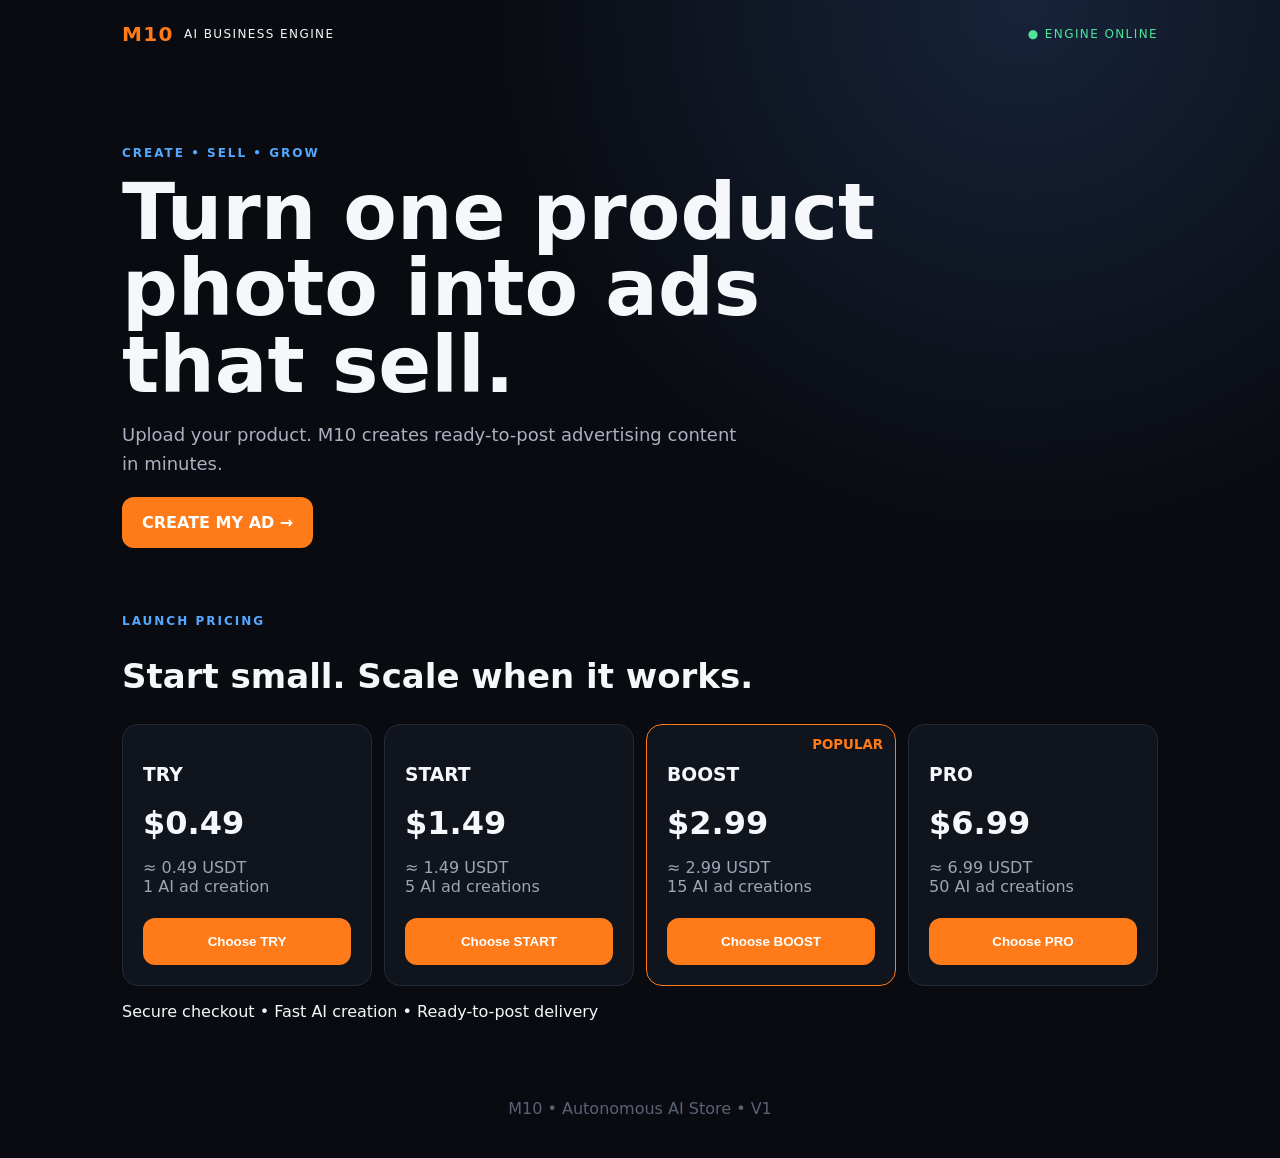
==== index.html @ b1acca08 "Bust cache for TXID verification unlock" ====
<!doctype html><html lang="en"><head><meta charset="utf-8"><meta name="viewport" content="width=device-width,initial-scale=1"><meta name="theme-color" content="#090b10"><title>M10 — AI Business Engine</title><link rel="stylesheet" href="styles.css?v=txid-verify-20261006"></head><body><main><header><div class="brand"><span class="mark">M10</span><span>AI BUSINESS ENGINE</span></div><span class="status">● ENGINE ONLINE</span></header><section class="hero"><p class="eyebrow">CREATE • SELL • GROW</p><h1>Turn one product photo into ads that sell.</h1><p class="sub">Upload your product. M10 creates ready-to-post advertising content in minutes.</p><a class="primary" href="#plans">CREATE MY AD →</a></section><section id="plans"><p class="eyebrow">LAUNCH PRICING</p><h2>Start small. Scale when it works.</h2><div class="plans"><article><h3>TRY</h3><strong>$0.49</strong><p>≈ 0.49 USDT<br>1 AI ad creation</p><button data-plan="TRY" data-price=".49">Choose TRY</button></article><article><h3>START</h3><strong>$1.49</strong><p>≈ 1.49 USDT<br>5 AI ad creations</p><button data-plan="START" data-price="1.49">Choose START</button></article><article class="hot"><small>POPULAR</small><h3>BOOST</h3><strong>$2.99</strong><p>≈ 2.99 USDT<br>15 AI ad creations</p><button data-plan="BOOST" data-price="2.99">Choose BOOST</button></article><article><h3>PRO</h3><strong>$6.99</strong><p>≈ 6.99 USDT<br>50 AI ad creations</p><button data-plan="PRO" data-price="6.99">Choose PRO</button></article></div></section><section id="order" class="order hidden"><p class="eyebrow">NEW ORDER</p><h2 id="orderTitle">Create your ad</h2><label>Product / business name<input id="product" placeholder="Example: WIGHS Hoodie"></label><label>Your Telegram username or email<input id="contact" placeholder="Example: @username or email@example.com"></label><label>Target language<select id="language"><option>English</option><option>Türkçe</option><option>العربية</option><option>Español</option><option>Deutsch</option><option>Français</option></select></label><label>What should we promote?<textarea id="brief" placeholder="Tell M10 what makes the product special..."></textarea></label><button id="continue" class="primary">CONTINUE TO PAYMENT →</button><div id="payment" class="hidden"><p class="eyebrow">PAYMENT</p><h3>Choose how to pay</h3><button class="pay" data-method="crypto">₮ Pay with USDT</button><button class="pay" data-method="card">💳 Card / International — Coming Soon</button><p class="note">USDT payments go to Telegram Wallet on Tron (TRC20). Orders stay pending until the transfer is checked.</p></div></section><section class="customer-note"><p>Secure checkout • Fast AI creation • Ready-to-post delivery</p></section></main><footer>M10 • Autonomous AI Store • V1</footer><script src="app.js?v=txid-verify-20261006"></script></body></html>
---- styles.css ----
:root{font-family:Inter,ui-sans-serif,system-ui,-apple-system,sans-serif;color:#f6f7fb;background:#090b10}*{box-sizing:border-box}body{margin:0;background:radial-gradient(circle at 80% 0,#17233a 0,transparent 35%),#090b10}main{max-width:1080px;margin:auto;padding:22px}header{display:flex;justify-content:space-between;align-items:center;font-size:12px;letter-spacing:1.4px}.brand{display:flex;gap:10px;align-items:center}.mark{font-size:20px;font-weight:900;color:#ff7a18}.status{color:#4ee49a}.hero{padding:88px 0 54px;max-width:760px}.eyebrow{color:#54a8ff;font-weight:800;letter-spacing:2px;font-size:12px}h1{font-size:clamp(42px,8vw,78px);line-height:.98;margin:14px 0}h2{font-size:34px}.sub{font-size:18px;color:#aab1c0;line-height:1.6;max-width:620px}.primary,button{display:inline-block;border:0;border-radius:12px;background:#ff7a18;color:white;font-weight:900;padding:16px 20px;text-decoration:none;cursor:pointer}.secondary{display:inline-block;border:1px solid #2f8cff;border-radius:12px;background:#102033;color:#78b9ff;font-weight:900;padding:14px 18px;text-decoration:none;margin:12px 0}.stats{display:grid;grid-template-columns:repeat(4,1fr);gap:10px;margin:18px 0 70px}.stats div,.plans article,.order{background:#10141d;border:1px solid #232a38;border-radius:16px;padding:20px}.stats b{display:block;font-size:25px}.stats span{color:#8f98aa;font-size:12px}.plans{display:grid;grid-template-columns:repeat(4,1fr);gap:12px}.plans article{position:relative}.plans .hot{border-color:#ff7a18}.plans small{position:absolute;right:12px;top:12px;color:#ff7a18;font-weight:900}.plans strong{font-size:32px}.plans p{color:#9da5b5;min-height:44px}.plans button{width:100%}.order{margin:60px 0;max-width:680px}.hidden{display:none}label{display:block;margin:18px 0;color:#b9c0cd}input,select,textarea{width:100%;margin-top:8px;background:#090c12;border:1px solid #303849;border-radius:10px;color:white;padding:14px;font:inherit}textarea{min-height:110px}.note{font-size:12px;color:#778195}.danger{background:#231714;border:1px solid #74351e;color:#ffd1bd;border-radius:12px;padding:12px;line-height:1.45}.manual-pay{margin-top:18px;background:#0b1018;border:1px solid #304057;border-radius:14px;padding:18px}.payment-grid{display:grid;grid-template-columns:110px 1fr;gap:10px;margin:16px 0;background:#090c12;border:1px solid #242d3d;border-radius:12px;padding:14px}.payment-grid span{color:#8e97aa}.payment-grid strong{word-break:break-word}.copy-row{display:grid;grid-template-columns:1fr auto;gap:8px;align-items:end}.copy-row button{margin-top:8px;padding:14px 16px}#walletAddress{font-size:14px;letter-spacing:.2px}.generated-ad{margin-top:18px;background:#08111c;border:1px solid #24486b;border-radius:14px;padding:16px}.generated-ad pre{white-space:pre-wrap;word-break:break-word;background:#05080d;border:1px solid #1b2b3c;border-radius:12px;color:#e9f3ff;padding:14px;line-height:1.55;font:14px/1.55 Inter,ui-sans-serif,system-ui,-apple-system,sans-serif}.generated-ad button{background:#2f8cff}footer{text-align:center;color:#596273;padding:40px}@media(max-width:720px){.stats{grid-template-columns:1fr 1fr}.plans{grid-template-columns:1fr 1fr}.hero{padding-top:65px}}@media(max-width:460px){main{padding:17px}.plans{grid-template-columns:1fr}header .brand span:last-child{display:none}.copy-row{grid-template-columns:1fr}.payment-grid{grid-template-columns:1fr}}
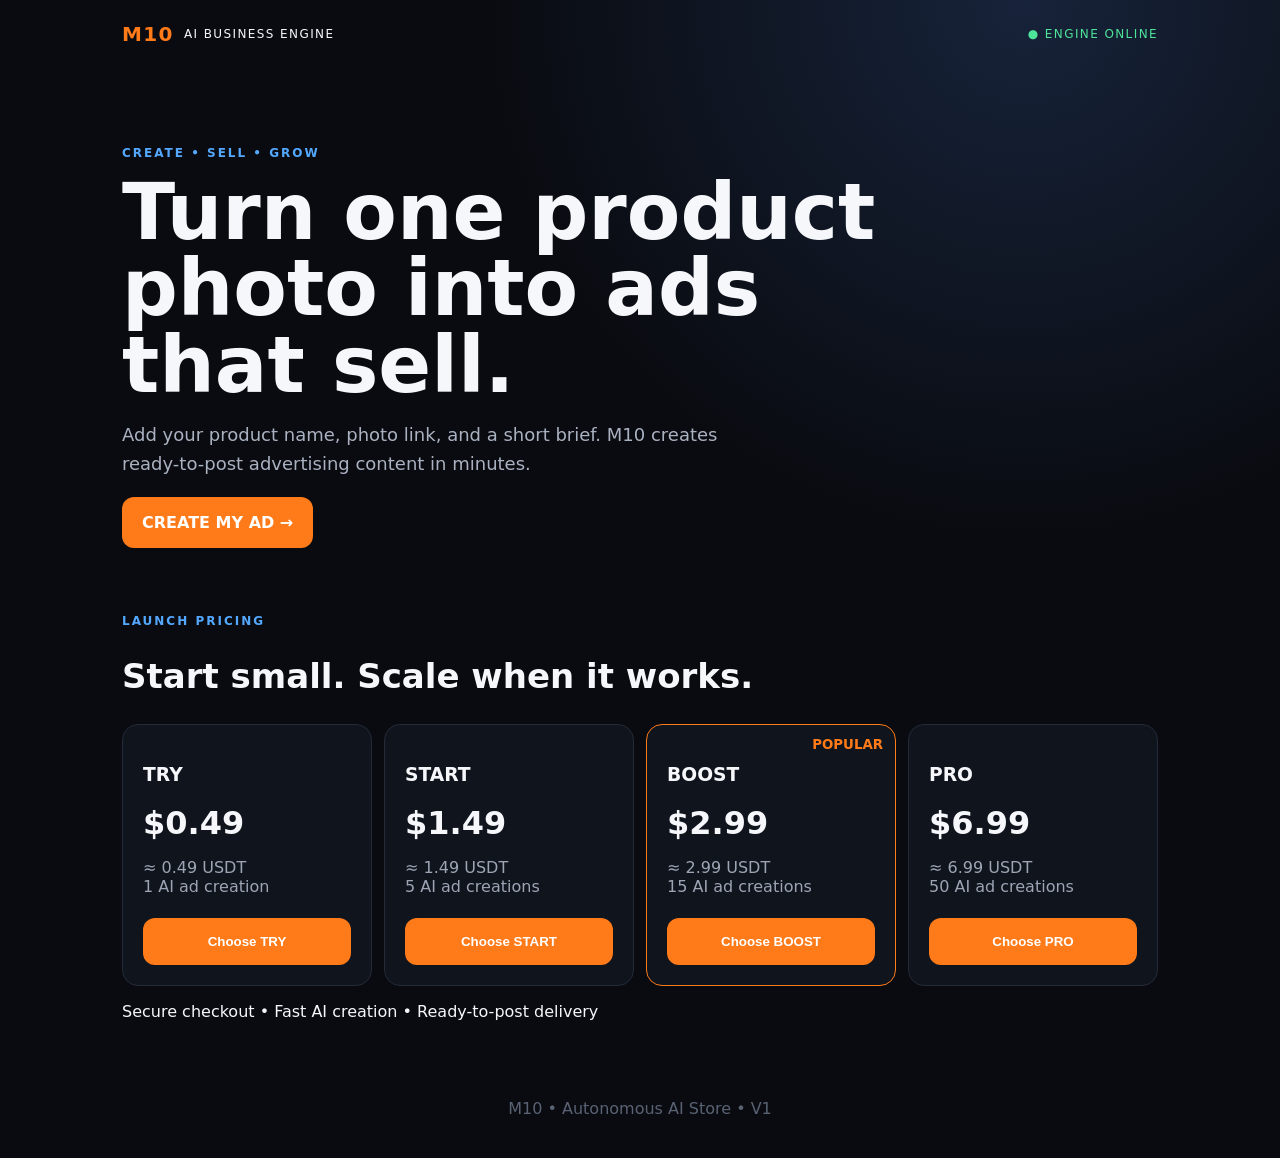
==== commit 9dccfc46: "Add product photo URL field to M10 order form" ====
--- a/index.html
+++ b/index.html
@@ -1 +1 @@
-<!doctype html><html lang="en"><head><meta charset="utf-8"><meta name="viewport" content="width=device-width,initial-scale=1"><meta name="theme-color" content="#090b10"><title>M10 — AI Business Engine</title><link rel="stylesheet" href="styles.css?v=txid-verify-20261006"></head><body><main><header><div class="brand"><span class="mark">M10</span><span>AI BUSINESS ENGINE</span></div><span class="status">● ENGINE ONLINE</span></header><section class="hero"><p class="eyebrow">CREATE • SELL • GROW</p><h1>Turn one product photo into ads that sell.</h1><p class="sub">Upload your product. M10 creates ready-to-post advertising content in minutes.</p><a class="primary" href="#plans">CREATE MY AD →</a></section><section id="plans"><p class="eyebrow">LAUNCH PRICING</p><h2>Start small. Scale when it works.</h2><div class="plans"><article><h3>TRY</h3><strong>$0.49</strong><p>≈ 0.49 USDT<br>1 AI ad creation</p><button data-plan="TRY" data-price=".49">Choose TRY</button></article><article><h3>START</h3><strong>$1.49</strong><p>≈ 1.49 USDT<br>5 AI ad creations</p><button data-plan="START" data-price="1.49">Choose START</button></article><article class="hot"><small>POPULAR</small><h3>BOOST</h3><strong>$2.99</strong><p>≈ 2.99 USDT<br>15 AI ad creations</p><button data-plan="BOOST" data-price="2.99">Choose BOOST</button></article><article><h3>PRO</h3><strong>$6.99</strong><p>≈ 6.99 USDT<br>50 AI ad creations</p><button data-plan="PRO" data-price="6.99">Choose PRO</button></article></div></section><section id="order" class="order hidden"><p class="eyebrow">NEW ORDER</p><h2 id="orderTitle">Create your ad</h2><label>Product / business name<input id="product" placeholder="Example: WIGHS Hoodie"></label><label>Your Telegram username or email<input id="contact" placeholder="Example: @username or email@example.com"></label><label>Target language<select id="language"><option>English</option><option>Türkçe</option><option>العربية</option><option>Español</option><option>Deutsch</option><option>Français</option></select></label><label>What should we promote?<textarea id="brief" placeholder="Tell M10 what makes the product special..."></textarea></label><button id="continue" class="primary">CONTINUE TO PAYMENT →</button><div id="payment" class="hidden"><p class="eyebrow">PAYMENT</p><h3>Choose how to pay</h3><button class="pay" data-method="crypto">₮ Pay with USDT</button><button class="pay" data-method="card">💳 Card / International — Coming Soon</button><p class="note">USDT payments go to Telegram Wallet on Tron (TRC20). Orders stay pending until the transfer is checked.</p></div></section><section class="customer-note"><p>Secure checkout • Fast AI creation • Ready-to-post delivery</p></section></main><footer>M10 • Autonomous AI Store • V1</footer><script src="app.js?v=txid-verify-20261006"></script></body></html>+<!doctype html><html lang="en"><head><meta charset="utf-8"><meta name="viewport" content="width=device-width,initial-scale=1"><meta name="theme-color" content="#090b10"><title>M10 — AI Business Engine</title><link rel="stylesheet" href="styles.css?v=photo-url-20261006"></head><body><main><header><div class="brand"><span class="mark">M10</span><span>AI BUSINESS ENGINE</span></div><span class="status">● ENGINE ONLINE</span></header><section class="hero"><p class="eyebrow">CREATE • SELL • GROW</p><h1>Turn one product photo into ads that sell.</h1><p class="sub">Add your product name, photo link, and a short brief. M10 creates ready-to-post advertising content in minutes.</p><a class="primary" href="#plans">CREATE MY AD →</a></section><section id="plans"><p class="eyebrow">LAUNCH PRICING</p><h2>Start small. Scale when it works.</h2><div class="plans"><article><h3>TRY</h3><strong>$0.49</strong><p>≈ 0.49 USDT<br>1 AI ad creation</p><button data-plan="TRY" data-price=".49">Choose TRY</button></article><article><h3>START</h3><strong>$1.49</strong><p>≈ 1.49 USDT<br>5 AI ad creations</p><button data-plan="START" data-price="1.49">Choose START</button></article><article class="hot"><small>POPULAR</small><h3>BOOST</h3><strong>$2.99</strong><p>≈ 2.99 USDT<br>15 AI ad creations</p><button data-plan="BOOST" data-price="2.99">Choose BOOST</button></article><article><h3>PRO</h3><strong>$6.99</strong><p>≈ 6.99 USDT<br>50 AI ad creations</p><button data-plan="PRO" data-price="6.99">Choose PRO</button></article></div></section><section id="order" class="order hidden"><p class="eyebrow">NEW ORDER</p><h2 id="orderTitle">Create your ad</h2><label>Product / business name<input id="product" placeholder="Example: WIGHS Hoodie"></label><label>Product photo link<input id="photo" placeholder="Paste product image URL, Instagram image link, or store product link"></label><label>Your Telegram username or email<input id="contact" placeholder="Example: @username or email@example.com"></label><label>Target language<select id="language"><option>English</option><option>Türkçe</option><option>العربية</option><option>Español</option><option>Deutsch</option><option>Français</option></select></label><label>What should we promote?<textarea id="brief" placeholder="Tell M10 what makes the product special..."></textarea></label><button id="continue" class="primary">CONTINUE TO PAYMENT →</button><div id="payment" class="hidden"><p class="eyebrow">PAYMENT</p><h3>Choose how to pay</h3><button class="pay" data-method="crypto">₮ Pay with USDT</button><button class="pay" data-method="card">💳 Card / International — Coming Soon</button><p class="note">USDT payments go to Telegram Wallet on Tron (TRC20). Orders stay pending until the transfer is checked.</p></div></section><section class="customer-note"><p>Secure checkout • Fast AI creation • Ready-to-post delivery</p></section></main><footer>M10 • Autonomous AI Store • V1</footer><script src="app.js?v=photo-url-20261006"></script></body></html>
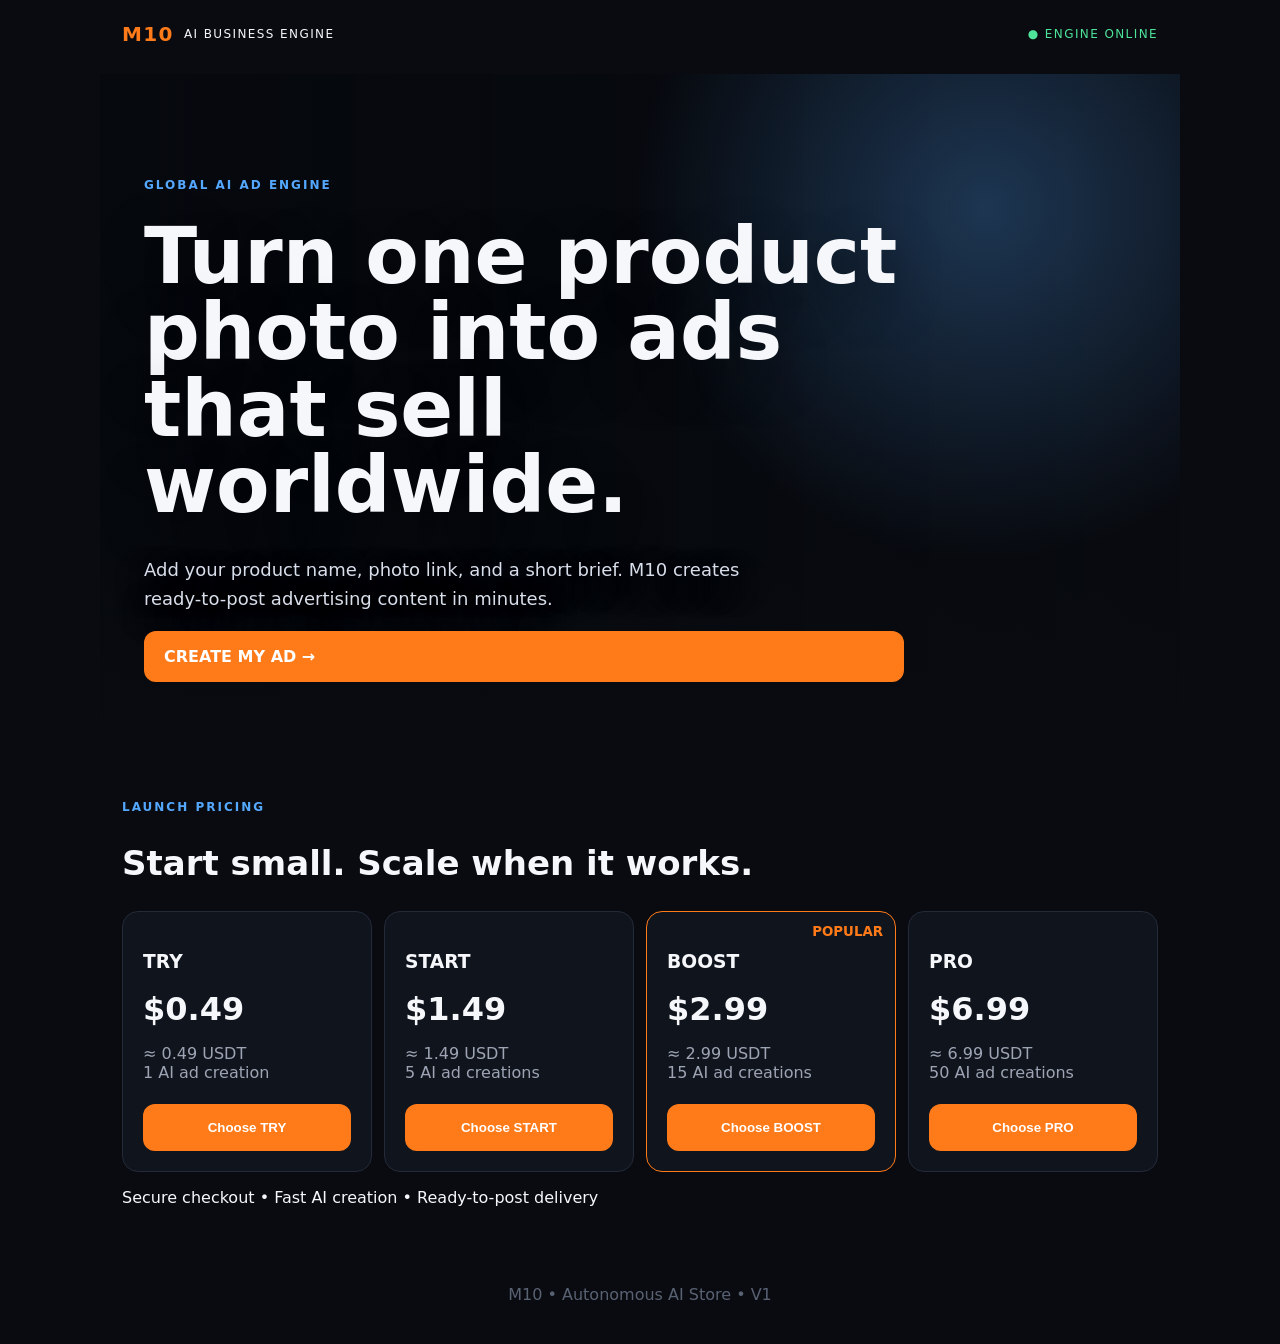
==== commit 330b22be: "Bust cache for globe hero background" ====
--- a/index.html
+++ b/index.html
@@ -1 +1 @@
-<!doctype html><html lang="en"><head><meta charset="utf-8"><meta name="viewport" content="width=device-width,initial-scale=1"><meta name="theme-color" content="#090b10"><title>M10 — AI Business Engine</title><link rel="stylesheet" href="styles.css?v=photo-url-20261006"></head><body><main><header><div class="brand"><span class="mark">M10</span><span>AI BUSINESS ENGINE</span></div><span class="status">● ENGINE ONLINE</span></header><section class="hero"><p class="eyebrow">CREATE • SELL • GROW</p><h1>Turn one product photo into ads that sell.</h1><p class="sub">Add your product name, photo link, and a short brief. M10 creates ready-to-post advertising content in minutes.</p><a class="primary" href="#plans">CREATE MY AD →</a></section><section id="plans"><p class="eyebrow">LAUNCH PRICING</p><h2>Start small. Scale when it works.</h2><div class="plans"><article><h3>TRY</h3><strong>$0.49</strong><p>≈ 0.49 USDT<br>1 AI ad creation</p><button data-plan="TRY" data-price=".49">Choose TRY</button></article><article><h3>START</h3><strong>$1.49</strong><p>≈ 1.49 USDT<br>5 AI ad creations</p><button data-plan="START" data-price="1.49">Choose START</button></article><article class="hot"><small>POPULAR</small><h3>BOOST</h3><strong>$2.99</strong><p>≈ 2.99 USDT<br>15 AI ad creations</p><button data-plan="BOOST" data-price="2.99">Choose BOOST</button></article><article><h3>PRO</h3><strong>$6.99</strong><p>≈ 6.99 USDT<br>50 AI ad creations</p><button data-plan="PRO" data-price="6.99">Choose PRO</button></article></div></section><section id="order" class="order hidden"><p class="eyebrow">NEW ORDER</p><h2 id="orderTitle">Create your ad</h2><label>Product / business name<input id="product" placeholder="Example: WIGHS Hoodie"></label><label>Product photo link<input id="photo" placeholder="Paste product image URL, Instagram image link, or store product link"></label><label>Your Telegram username or email<input id="contact" placeholder="Example: @username or email@example.com"></label><label>Target language<select id="language"><option>English</option><option>Türkçe</option><option>العربية</option><option>Español</option><option>Deutsch</option><option>Français</option></select></label><label>What should we promote?<textarea id="brief" placeholder="Tell M10 what makes the product special..."></textarea></label><button id="continue" class="primary">CONTINUE TO PAYMENT →</button><div id="payment" class="hidden"><p class="eyebrow">PAYMENT</p><h3>Choose how to pay</h3><button class="pay" data-method="crypto">₮ Pay with USDT</button><button class="pay" data-method="card">💳 Card / International — Coming Soon</button><p class="note">USDT payments go to Telegram Wallet on Tron (TRC20). Orders stay pending until the transfer is checked.</p></div></section><section class="customer-note"><p>Secure checkout • Fast AI creation • Ready-to-post delivery</p></section></main><footer>M10 • Autonomous AI Store • V1</footer><script src="app.js?v=photo-url-20261006"></script></body></html>+<!doctype html><html lang="en"><head><meta charset="utf-8"><meta name="viewport" content="width=device-width,initial-scale=1"><meta name="theme-color" content="#090b10"><title>M10 — AI Business Engine</title><link rel="stylesheet" href="styles.css?v=globe-hero-20261006"></head><body><main><header><div class="brand"><span class="mark">M10</span><span>AI BUSINESS ENGINE</span></div><span class="status">● ENGINE ONLINE</span></header><section class="hero"><p class="eyebrow">GLOBAL AI AD ENGINE</p><h1>Turn one product photo into ads that sell worldwide.</h1><p class="sub">Add your product name, photo link, and a short brief. M10 creates ready-to-post advertising content in minutes.</p><a class="primary" href="#plans">CREATE MY AD →</a></section><section id="plans"><p class="eyebrow">LAUNCH PRICING</p><h2>Start small. Scale when it works.</h2><div class="plans"><article><h3>TRY</h3><strong>$0.49</strong><p>≈ 0.49 USDT<br>1 AI ad creation</p><button data-plan="TRY" data-price=".49">Choose TRY</button></article><article><h3>START</h3><strong>$1.49</strong><p>≈ 1.49 USDT<br>5 AI ad creations</p><button data-plan="START" data-price="1.49">Choose START</button></article><article class="hot"><small>POPULAR</small><h3>BOOST</h3><strong>$2.99</strong><p>≈ 2.99 USDT<br>15 AI ad creations</p><button data-plan="BOOST" data-price="2.99">Choose BOOST</button></article><article><h3>PRO</h3><strong>$6.99</strong><p>≈ 6.99 USDT<br>50 AI ad creations</p><button data-plan="PRO" data-price="6.99">Choose PRO</button></article></div></section><section id="order" class="order hidden"><p class="eyebrow">NEW ORDER</p><h2 id="orderTitle">Create your ad</h2><label>Product / business name<input id="product" placeholder="Example: WIGHS Hoodie"></label><label>Product photo link<input id="photo" placeholder="Paste product image URL, Instagram image link, or store product link"></label><label>Your Telegram username or email<input id="contact" placeholder="Example: @username or email@example.com"></label><label>Target language<select id="language"><option>English</option><option>Türkçe</option><option>العربية</option><option>Español</option><option>Deutsch</option><option>Français</option></select></label><label>What should we promote?<textarea id="brief" placeholder="Tell M10 what makes the product special..."></textarea></label><button id="continue" class="primary">CONTINUE TO PAYMENT →</button><div id="payment" class="hidden"><p class="eyebrow">PAYMENT</p><h3>Choose how to pay</h3><button class="pay" data-method="crypto">₮ Pay with USDT</button><button class="pay" data-method="card">💳 Card / International — Coming Soon</button><p class="note">USDT payments go to Telegram Wallet on Tron (TRC20). Orders stay pending until the transfer is checked.</p></div></section><section class="customer-note"><p>Secure checkout • Fast AI creation • Ready-to-post delivery</p></section></main><footer>M10 • Autonomous AI Store • V1</footer><script src="app.js?v=photo-flow-20261006"></script></body></html>
--- a/styles.css
+++ b/styles.css
@@ -1 +1 @@
-:root{font-family:Inter,ui-sans-serif,system-ui,-apple-system,sans-serif;color:#f6f7fb;background:#090b10}*{box-sizing:border-box}body{margin:0;background:radial-gradient(circle at 80% 0,#17233a 0,transparent 35%),#090b10}main{max-width:1080px;margin:auto;padding:22px}header{display:flex;justify-content:space-between;align-items:center;font-size:12px;letter-spacing:1.4px}.brand{display:flex;gap:10px;align-items:center}.mark{font-size:20px;font-weight:900;color:#ff7a18}.status{color:#4ee49a}.hero{padding:88px 0 54px;max-width:760px}.eyebrow{color:#54a8ff;font-weight:800;letter-spacing:2px;font-size:12px}h1{font-size:clamp(42px,8vw,78px);line-height:.98;margin:14px 0}h2{font-size:34px}.sub{font-size:18px;color:#aab1c0;line-height:1.6;max-width:620px}.primary,button{display:inline-block;border:0;border-radius:12px;background:#ff7a18;color:white;font-weight:900;padding:16px 20px;text-decoration:none;cursor:pointer}.secondary{display:inline-block;border:1px solid #2f8cff;border-radius:12px;background:#102033;color:#78b9ff;font-weight:900;padding:14px 18px;text-decoration:none;margin:12px 0}.stats{display:grid;grid-template-columns:repeat(4,1fr);gap:10px;margin:18px 0 70px}.stats div,.plans article,.order{background:#10141d;border:1px solid #232a38;border-radius:16px;padding:20px}.stats b{display:block;font-size:25px}.stats span{color:#8f98aa;font-size:12px}.plans{display:grid;grid-template-columns:repeat(4,1fr);gap:12px}.plans article{position:relative}.plans .hot{border-color:#ff7a18}.plans small{position:absolute;right:12px;top:12px;color:#ff7a18;font-weight:900}.plans strong{font-size:32px}.plans p{color:#9da5b5;min-height:44px}.plans button{width:100%}.order{margin:60px 0;max-width:680px}.hidden{display:none}label{display:block;margin:18px 0;color:#b9c0cd}input,select,textarea{width:100%;margin-top:8px;background:#090c12;border:1px solid #303849;border-radius:10px;color:white;padding:14px;font:inherit}textarea{min-height:110px}.note{font-size:12px;color:#778195}.danger{background:#231714;border:1px solid #74351e;color:#ffd1bd;border-radius:12px;padding:12px;line-height:1.45}.manual-pay{margin-top:18px;background:#0b1018;border:1px solid #304057;border-radius:14px;padding:18px}.payment-grid{display:grid;grid-template-columns:110px 1fr;gap:10px;margin:16px 0;background:#090c12;border:1px solid #242d3d;border-radius:12px;padding:14px}.payment-grid span{color:#8e97aa}.payment-grid strong{word-break:break-word}.copy-row{display:grid;grid-template-columns:1fr auto;gap:8px;align-items:end}.copy-row button{margin-top:8px;padding:14px 16px}#walletAddress{font-size:14px;letter-spacing:.2px}.generated-ad{margin-top:18px;background:#08111c;border:1px solid #24486b;border-radius:14px;padding:16px}.generated-ad pre{white-space:pre-wrap;word-break:break-word;background:#05080d;border:1px solid #1b2b3c;border-radius:12px;color:#e9f3ff;padding:14px;line-height:1.55;font:14px/1.55 Inter,ui-sans-serif,system-ui,-apple-system,sans-serif}.generated-ad button{background:#2f8cff}footer{text-align:center;color:#596273;padding:40px}@media(max-width:720px){.stats{grid-template-columns:1fr 1fr}.plans{grid-template-columns:1fr 1fr}.hero{padding-top:65px}}@media(max-width:460px){main{padding:17px}.plans{grid-template-columns:1fr}header .brand span:last-child{display:none}.copy-row{grid-template-columns:1fr}.payment-grid{grid-template-columns:1fr}}+:root{font-family:Inter,ui-sans-serif,system-ui,-apple-system,sans-serif;color:#f6f7fb;background:#090b10}*{box-sizing:border-box}body{margin:0;background:#090b10}main{max-width:1080px;margin:auto;padding:22px}header{display:flex;justify-content:space-between;align-items:center;font-size:12px;letter-spacing:1.4px;position:relative;z-index:2}.brand{display:flex;gap:10px;align-items:center}.mark{font-size:20px;font-weight:900;color:#ff7a18}.status{color:#4ee49a}.hero{min-height:560px;margin:28px -22px 54px;padding:92px 22px 64px;display:flex;flex-direction:column;justify-content:center;max-width:none;position:relative;overflow:hidden;background:linear-gradient(90deg,rgba(5,8,13,.94),rgba(5,8,13,.72) 48%,rgba(5,8,13,.32)),url('https://images.unsplash.com/photo-1614730321146-b6fa6a46bcb4?auto=format&fit=crop&w=1800&q=85') center/cover no-repeat}.hero:after{content:"";position:absolute;inset:0;background:radial-gradient(circle at 82% 20%,rgba(84,168,255,.28),transparent 34%),linear-gradient(180deg,transparent 70%,#090b10 100%);pointer-events:none}.hero>*{position:relative;z-index:1;max-width:760px;margin-left:22px}.eyebrow{color:#54a8ff;font-weight:800;letter-spacing:2px;font-size:12px}h1{font-size:clamp(42px,8vw,78px);line-height:.98;margin:14px 0;text-shadow:0 18px 50px rgba(0,0,0,.45)}h2{font-size:34px}.sub{font-size:18px;color:#d8deea;line-height:1.6;max-width:620px;text-shadow:0 12px 32px rgba(0,0,0,.55)}.primary,button{display:inline-block;border:0;border-radius:12px;background:#ff7a18;color:white;font-weight:900;padding:16px 20px;text-decoration:none;cursor:pointer}.secondary{display:inline-block;border:1px solid #2f8cff;border-radius:12px;background:#102033;color:#78b9ff;font-weight:900;padding:14px 18px;text-decoration:none;margin:12px 0}.stats{display:grid;grid-template-columns:repeat(4,1fr);gap:10px;margin:18px 0 70px}.stats div,.plans article,.order{background:#10141d;border:1px solid #232a38;border-radius:16px;padding:20px}.stats b{display:block;font-size:25px}.stats span{color:#8f98aa;font-size:12px}.plans{display:grid;grid-template-columns:repeat(4,1fr);gap:12px}.plans article{position:relative}.plans .hot{border-color:#ff7a18}.plans small{position:absolute;right:12px;top:12px;color:#ff7a18;font-weight:900}.plans strong{font-size:32px}.plans p{color:#9da5b5;min-height:44px}.plans button{width:100%}.order{margin:60px 0;max-width:680px}.hidden{display:none}label{display:block;margin:18px 0;color:#b9c0cd}input,select,textarea{width:100%;margin-top:8px;background:#090c12;border:1px solid #303849;border-radius:10px;color:white;padding:14px;font:inherit}textarea{min-height:110px}.note{font-size:12px;color:#778195}.danger{background:#231714;border:1px solid #74351e;color:#ffd1bd;border-radius:12px;padding:12px;line-height:1.45}.manual-pay{margin-top:18px;background:#0b1018;border:1px solid #304057;border-radius:14px;padding:18px}.payment-grid{display:grid;grid-template-columns:110px 1fr;gap:10px;margin:16px 0;background:#090c12;border:1px solid #242d3d;border-radius:12px;padding:14px}.payment-grid span{color:#8e97aa}.payment-grid strong{word-break:break-word}.copy-row{display:grid;grid-template-columns:1fr auto;gap:8px;align-items:end}.copy-row button{margin-top:8px;padding:14px 16px}#walletAddress{font-size:14px;letter-spacing:.2px}.generated-ad{margin-top:18px;background:#08111c;border:1px solid #24486b;border-radius:14px;padding:16px}.generated-ad pre{white-space:pre-wrap;word-break:break-word;background:#05080d;border:1px solid #1b2b3c;border-radius:12px;color:#e9f3ff;padding:14px;line-height:1.55;font:14px/1.55 Inter,ui-sans-serif,system-ui,-apple-system,sans-serif}.generated-ad button{background:#2f8cff}footer{text-align:center;color:#596273;padding:40px}@media(max-width:720px){.stats{grid-template-columns:1fr 1fr}.plans{grid-template-columns:1fr 1fr}.hero{min-height:520px;padding-top:70px;background-position:center right}.hero>*{margin-left:0}}@media(max-width:460px){main{padding:17px}.hero{margin:22px -17px 42px;padding-left:17px;padding-right:17px}.plans{grid-template-columns:1fr}header .brand span:last-child{display:none}.copy-row{grid-template-columns:1fr}.payment-grid{grid-template-columns:1fr}}
